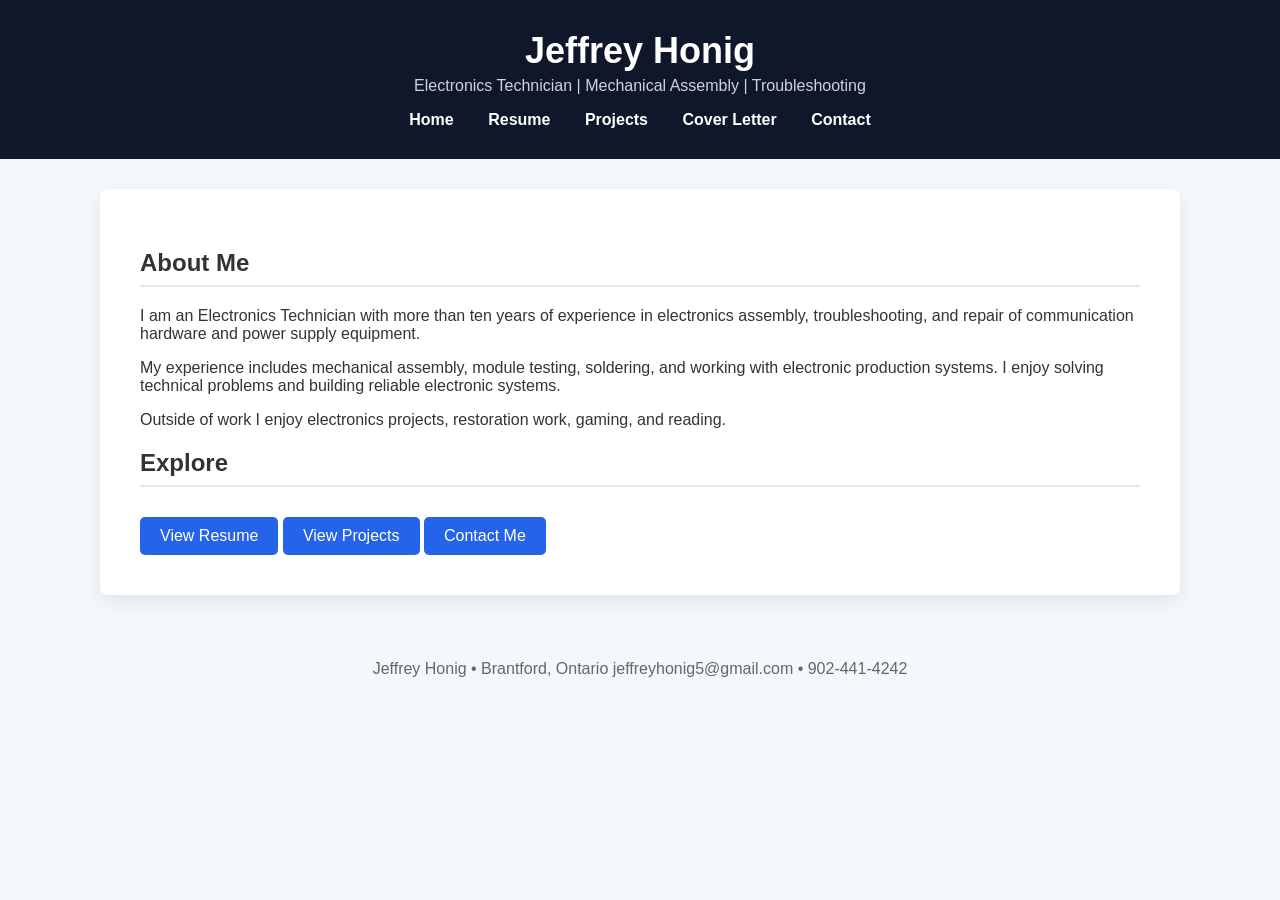
==== index.html @ 5cd07f46 "Create index.html" ====
<!DOCTYPE html>
<html>
<head>
<title>Jeffrey Honig | Electronics Technician</title>
<link rel="stylesheet" href="style.css">
</head>

<body>

<header>

<h1>Jeffrey Honig</h1>
<p>Electronics Technician | Mechanical Assembly | Troubleshooting</p>

<nav>
<a href="index.html">Home</a>
<a href="resume.html">Resume</a>
<a href="projects.html">Projects</a>
<a href="cover-letter.html">Cover Letter</a>
<a href="contact.html">Contact</a>
</nav>

</header>

<div class="container">

<h2>About Me</h2>

<p>
I am an Electronics Technician with more than ten years of experience in
electronics assembly, troubleshooting, and repair of communication hardware
and power supply equipment.
</p>

<p>
My experience includes mechanical assembly, module testing, soldering,
and working with electronic production systems. I enjoy solving technical
problems and building reliable electronic systems.
</p>

<p>
Outside of work I enjoy electronics projects, restoration work, gaming,
and reading.
</p>

<h2>Explore</h2>

<a class="button" href="resume.html">View Resume</a>
<a class="button" href="projects.html">View Projects</a>
<a class="button" href="contact.html">Contact Me</a>

</div>

<footer>

Jeffrey Honig • Brantford, Ontario  
jeffreyhonig5@gmail.com • 902-441-4242

</footer>

</body>
</html>
---- style.css ----
body{
font-family: Arial, Helvetica, sans-serif;
margin:0;
background:#f4f7fb;
color:#333;
}

header{
background:#0f172a;
color:white;
padding:30px;
text-align:center;
}

header h1{
margin:0;
font-size:36px;
}

header p{
margin-top:5px;
color:#cbd5e1;
}

nav{
margin-top:15px;
}

nav a{
color:white;
text-decoration:none;
margin:0 15px;
font-weight:bold;
}

nav a:hover{
text-decoration:underline;
}

.container{
max-width:1000px;
margin:auto;
background:white;
padding:40px;
margin-top:30px;
border-radius:8px;
box-shadow:0 6px 20px rgba(0,0,0,0.08);
}

h2{
border-bottom:2px solid #e2e8f0;
padding-bottom:8px;
}

.button{
display:inline-block;
background:#2563eb;
color:white;
padding:10px 20px;
text-decoration:none;
border-radius:5px;
margin-top:10px;
}

.button:hover{
background:#1d4ed8;
}

.grid{
display:grid;
grid-template-columns:repeat(auto-fit,minmax(250px,1fr));
gap:20px;
}

.card{
background:#f8fafc;
padding:20px;
border-radius:6px;
}

footer{
text-align:center;
padding:25px;
color:#666;
margin-top:40px;
}

@media(max-width:700px){

nav a{
display:block;
margin:10px 0;
}

.container{
padding:25px;
}

}
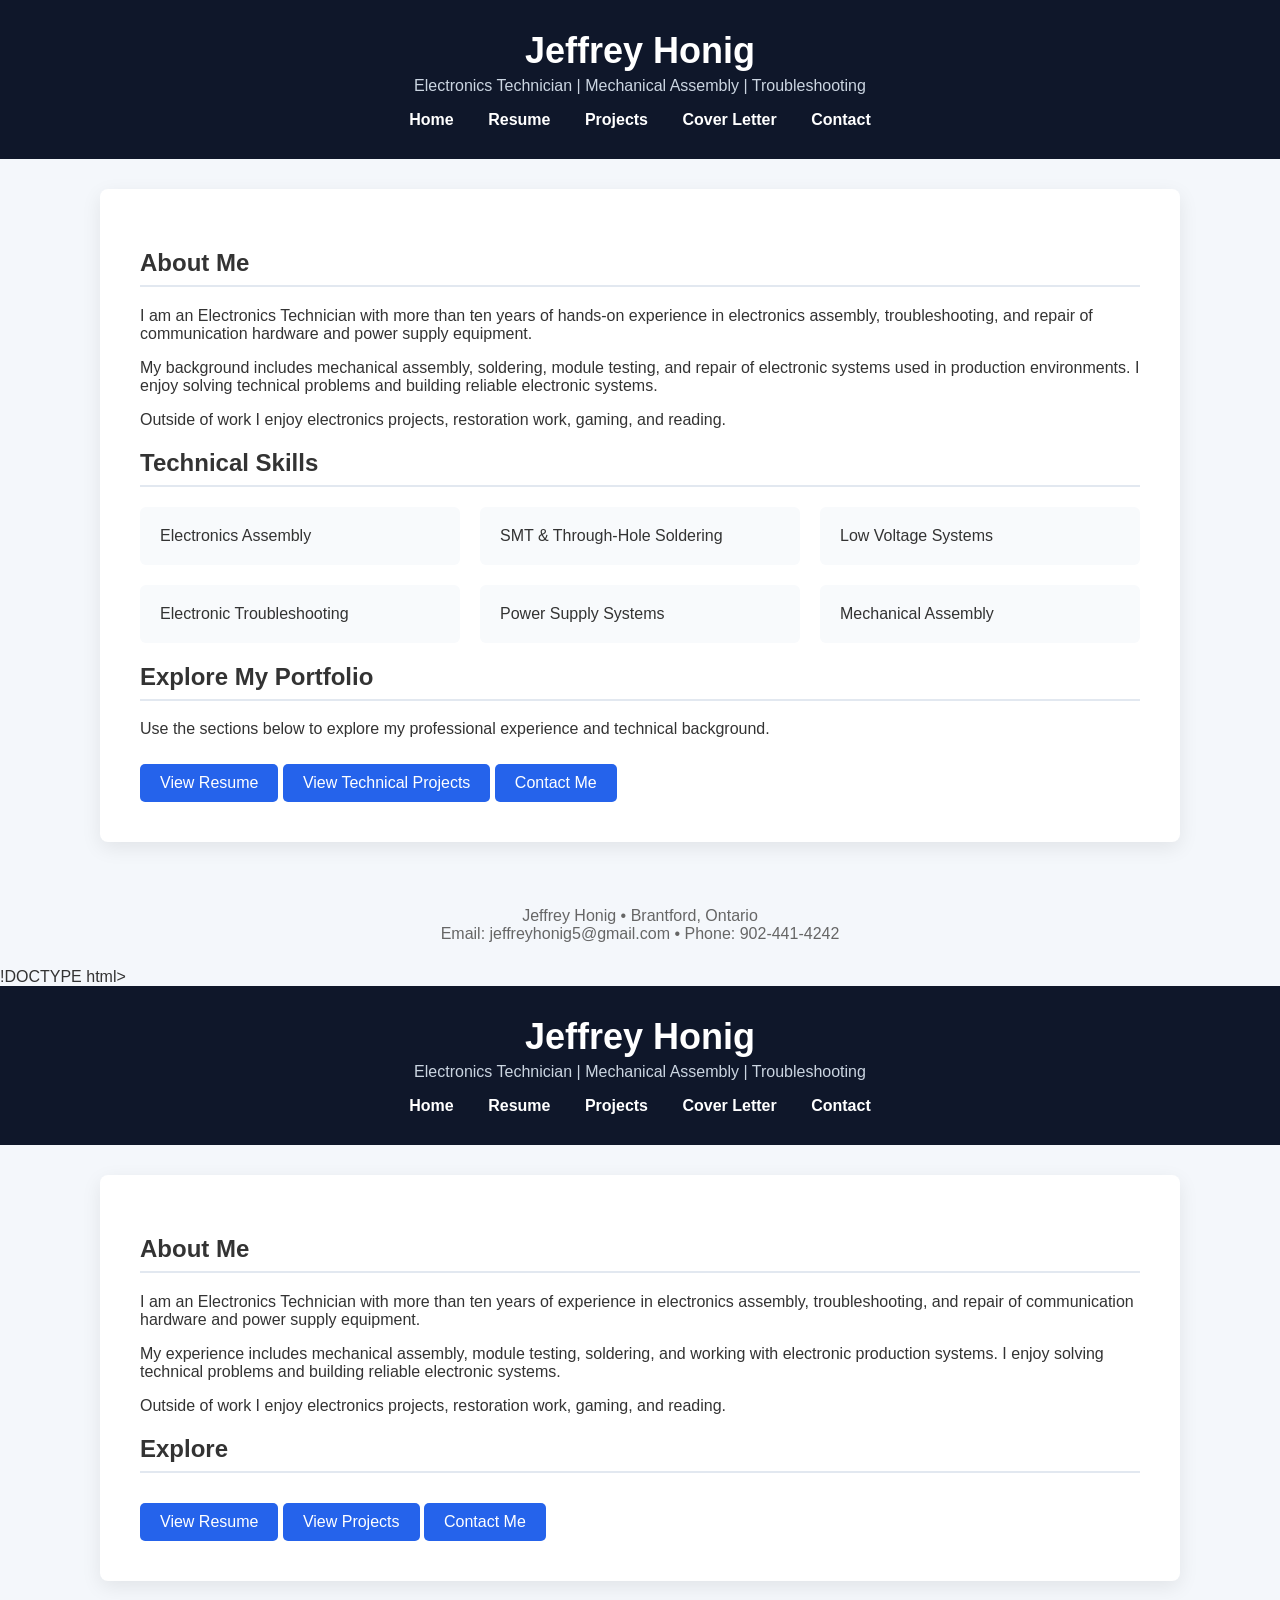
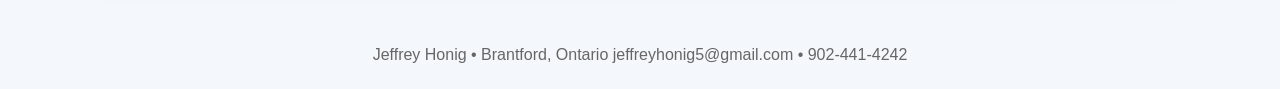
==== commit 4b65789c: "Enhance index.html with SEO and content updates Added meta tags for SEO and updated content in the A" ====
--- a/index.html
+++ b/index.html
@@ -1,4 +1,96 @@
 <!DOCTYPE html>
+<html>
+
+<head>
+
+<title>Jeffrey Honig | Electronics Technician</title>
+
+<meta name="description" content="Jeffrey Honig Electronics Technician portfolio. Experience in electronics assembly, troubleshooting, power systems, and mechanical assembly.">
+
+<meta name="keywords" content="Jeffrey Honig, electronics technician, electronics assembly, soldering, troubleshooting, power supplies, mechanical assembly">
+
+<meta name="author" content="Jeffrey Honig">
+
+<meta name="viewport" content="width=device-width, initial-scale=1.0">
+
+<link rel="stylesheet" href="style.css">
+
+</head>
+
+<body>
+
+<header>
+
+<h1>Jeffrey Honig</h1>
+<p>Electronics Technician | Mechanical Assembly | Troubleshooting</p>
+
+<nav>
+<a href="index.html">Home</a>
+<a href="resume.html">Resume</a>
+<a href="projects.html">Projects</a>
+<a href="cover-letter.html">Cover Letter</a>
+<a href="contact.html">Contact</a>
+</nav>
+
+</header>
+
+<div class="container">
+
+<h2>About Me</h2>
+
+<p>
+I am an Electronics Technician with more than ten years of hands-on experience
+in electronics assembly, troubleshooting, and repair of communication hardware
+and power supply equipment.
+</p>
+
+<p>
+My background includes mechanical assembly, soldering, module testing, and
+repair of electronic systems used in production environments. I enjoy solving
+technical problems and building reliable electronic systems.
+</p>
+
+<p>
+Outside of work I enjoy electronics projects, restoration work, gaming, and
+reading.
+</p>
+
+<h2>Technical Skills</h2>
+
+<div class="grid">
+
+<div class="card">Electronics Assembly</div>
+<div class="card">SMT & Through-Hole Soldering</div>
+<div class="card">Low Voltage Systems</div>
+<div class="card">Electronic Troubleshooting</div>
+<div class="card">Power Supply Systems</div>
+<div class="card">Mechanical Assembly</div>
+
+</div>
+
+<h2>Explore My Portfolio</h2>
+
+<p>
+Use the sections below to explore my professional experience and technical
+background.
+</p>
+
+<a class="button" href="resume.html">View Resume</a>
+<a class="button" href="projects.html">View Technical Projects</a>
+<a class="button" href="contact.html">Contact Me</a>
+
+</div>
+
+<footer>
+
+Jeffrey Honig • Brantford, Ontario<br>
+Email: jeffreyhonig5@gmail.com • Phone: 902-441-4242
+
+</footer>
+
+</body>
+
+</html>!DOCTYPE html>
 <html>
 <head>
 <title>Jeffrey Honig | Electronics Technician</title>
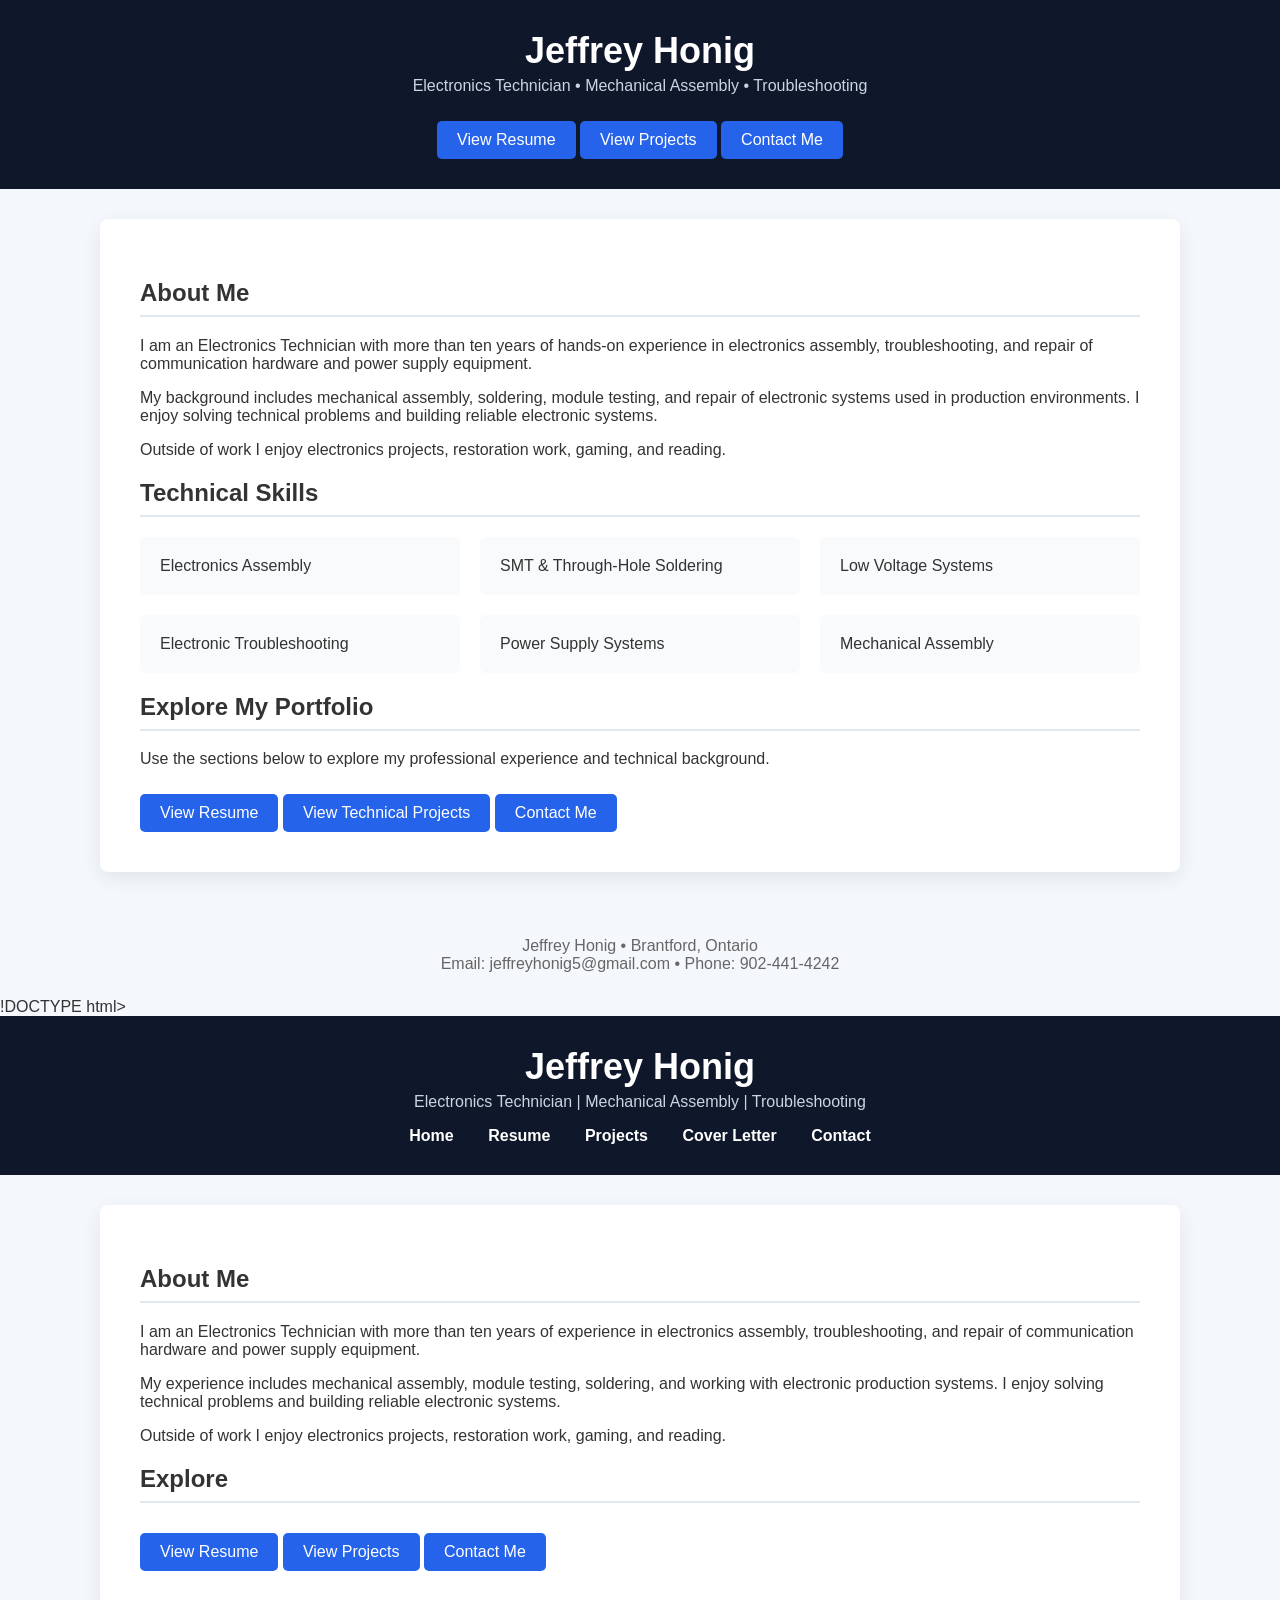
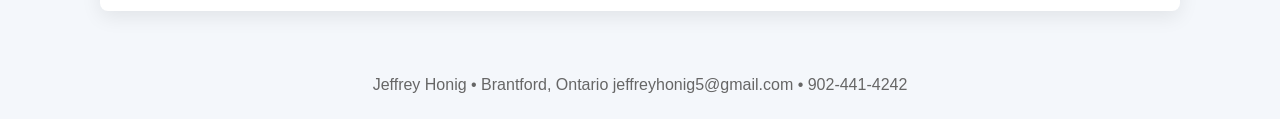
==== commit ed2e6c9e: "Enhance header with subtitle and action buttons Added a hero header with subtitle and buttons for re" ====
--- a/index.html
+++ b/index.html
@@ -19,18 +19,23 @@
 
 <body>
 
-<header>
+<header class="hero">
 
 <h1>Jeffrey Honig</h1>
-<p>Electronics Technician | Mechanical Assembly | Troubleshooting</p>
 
-<nav>
-<a href="index.html">Home</a>
-<a href="resume.html">Resume</a>
-<a href="projects.html">Projects</a>
-<a href="cover-letter.html">Cover Letter</a>
-<a href="contact.html">Contact</a>
-</nav>
+<p class="subtitle">
+Electronics Technician • Mechanical Assembly • Troubleshooting
+</p>
+
+<div class="hero-buttons">
+
+<a class="button" href="resume.html">View Resume</a>
+
+<a class="button" href="projects.html">View Projects</a>
+
+<a class="button" href="contact.html">Contact Me</a>
+
+</div>
 
 </header>
 
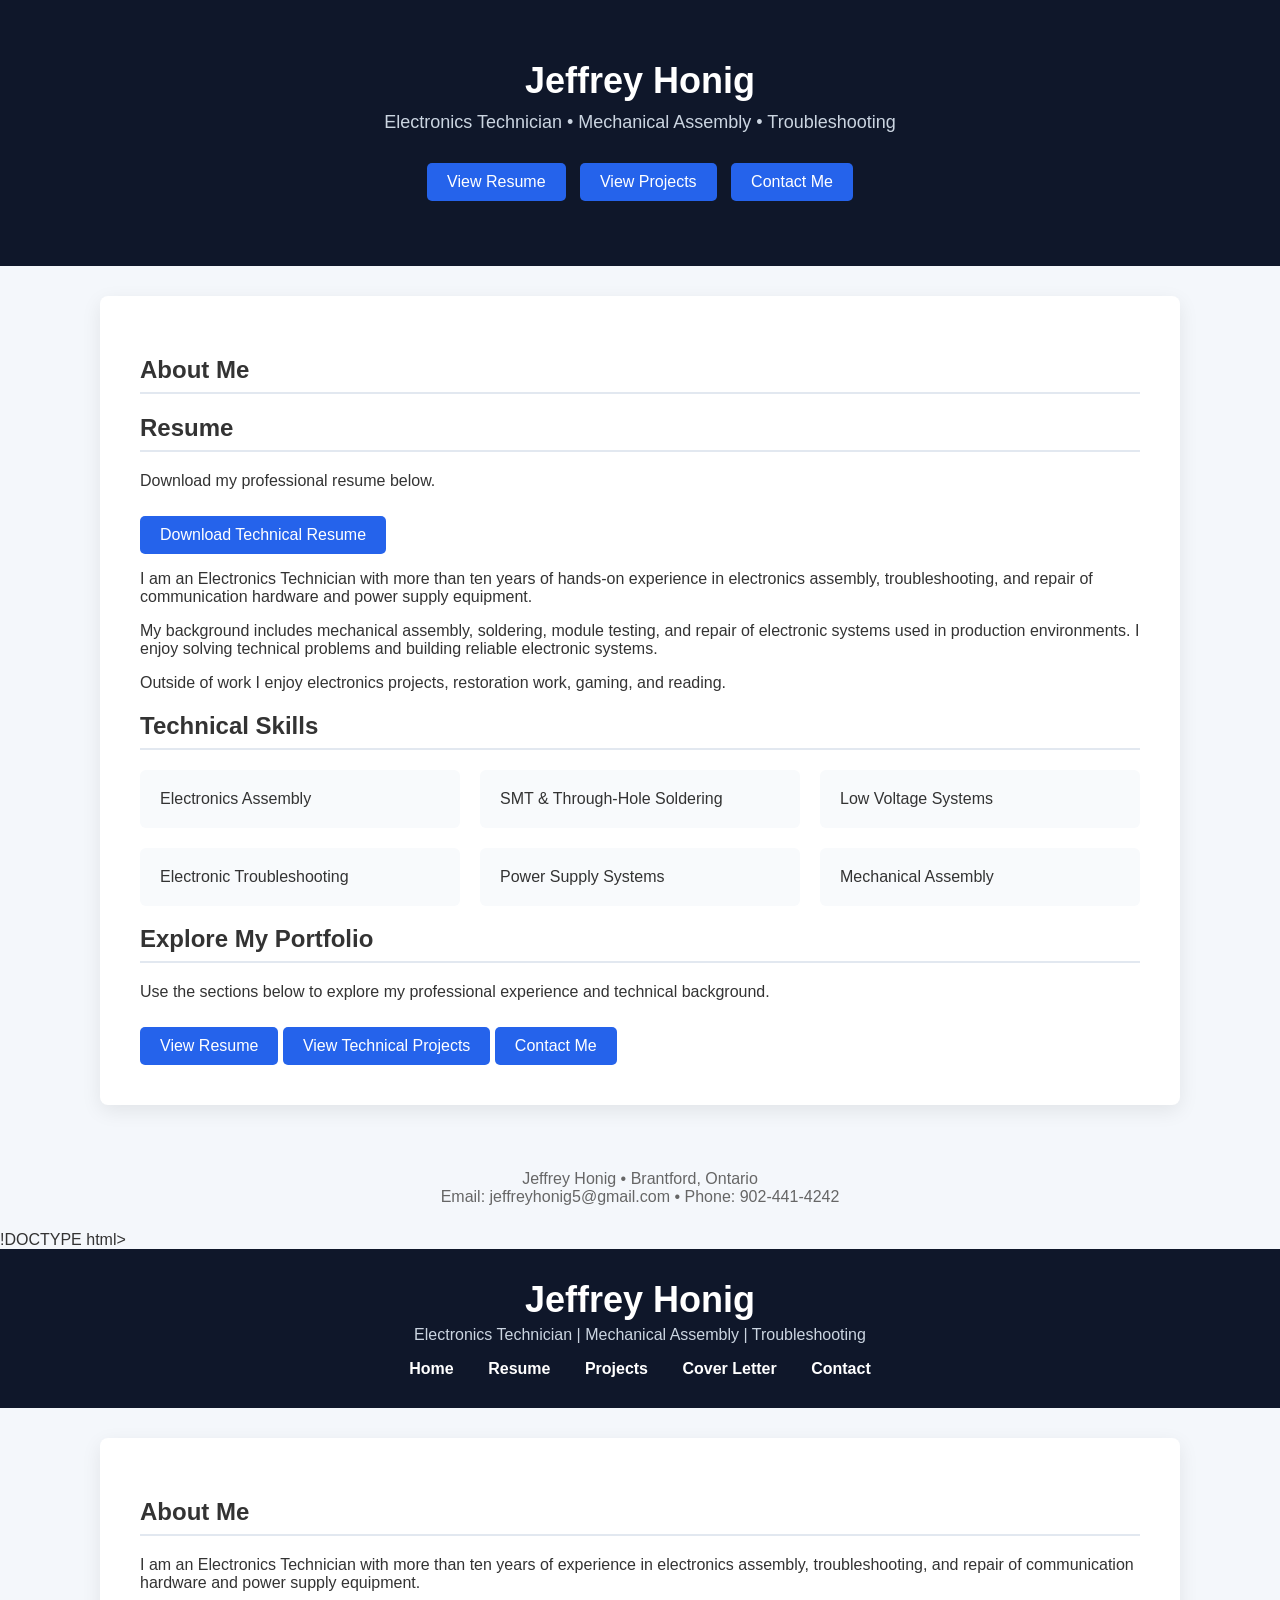
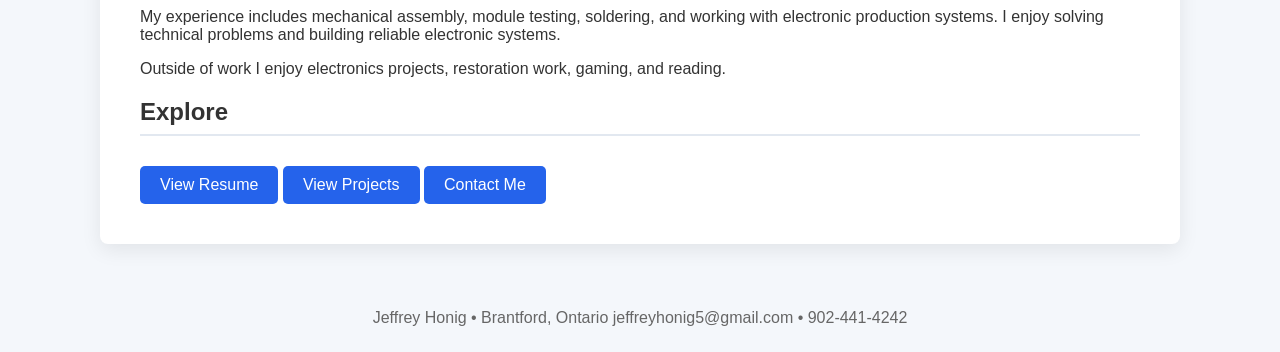
==== commit e00eb661: "Add resume section with download link Added a section for the resume with a download link." ====
--- a/index.html
+++ b/index.html
@@ -42,7 +42,15 @@
 <div class="container">
 
 <h2>About Me</h2>
+<h2>Resume</h2>
 
+<p>
+Download my professional resume below.
+</p>
+
+<a class="button" href="jeffrey-honig-technical-resume.pdf">
+Download Technical Resume
+</a>
 <p>
 I am an Electronics Technician with more than ten years of hands-on experience
 in electronics assembly, troubleshooting, and repair of communication hardware
--- a/style.css
+++ b/style.css
@@ -97,3 +97,23 @@
 }
 
 }
+.hero{
+background:#0f172a;
+color:white;
+text-align:center;
+padding:60px 20px;
+}
+
+.subtitle{
+font-size:18px;
+margin-top:10px;
+color:#cbd5e1;
+}
+
+.hero-buttons{
+margin-top:25px;
+}
+
+.hero-buttons .button{
+margin:5px;
+}
--- a/style.css
+++ b/style.css
@@ -97,3 +97,23 @@
 }
 
 }
+.hero{
+background:#0f172a;
+color:white;
+text-align:center;
+padding:60px 20px;
+}
+
+.subtitle{
+font-size:18px;
+margin-top:10px;
+color:#cbd5e1;
+}
+
+.hero-buttons{
+margin-top:25px;
+}
+
+.hero-buttons .button{
+margin:5px;
+}
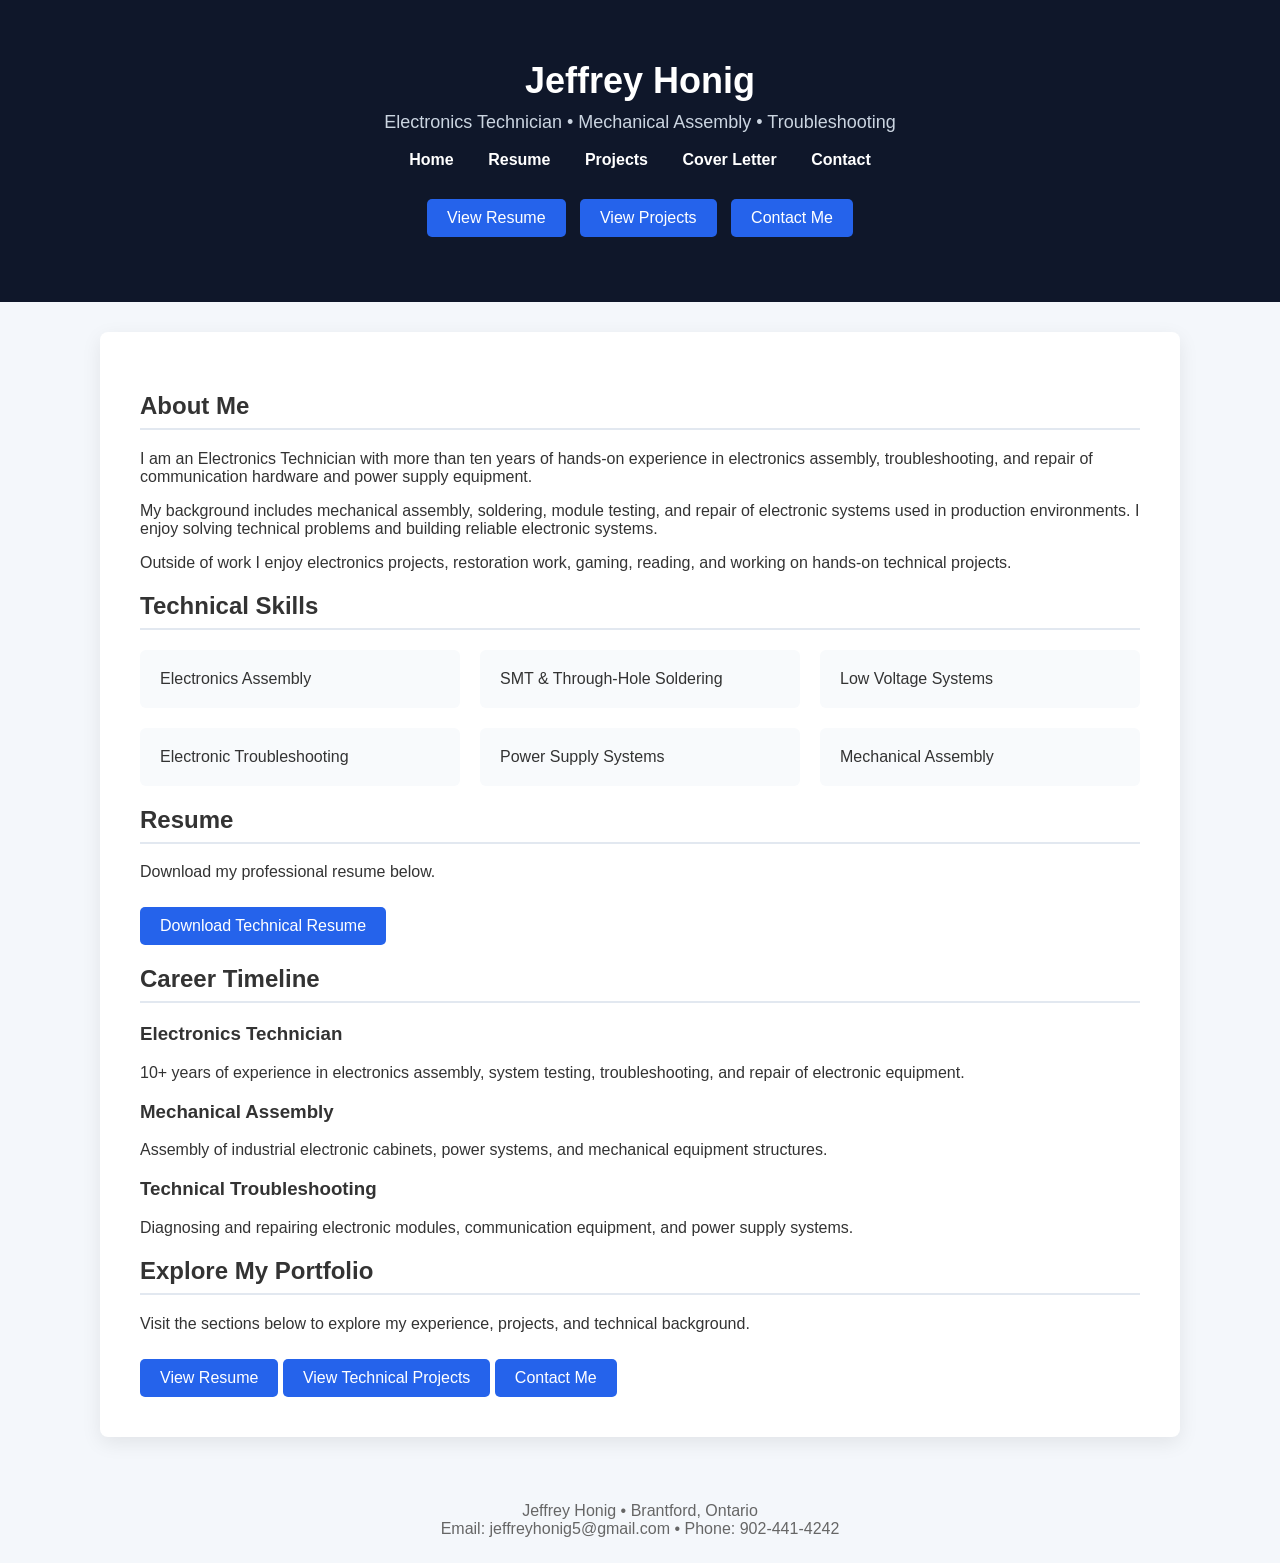
==== commit a8a6de57: "Enhance index.html with navigation and skills Updated navigation links and added technical skills se" ====
--- a/index.html
+++ b/index.html
@@ -27,6 +27,14 @@
 Electronics Technician • Mechanical Assembly • Troubleshooting
 </p>
 
+<nav>
+<a href="index.html">Home</a>
+<a href="resume.html">Resume</a>
+<a href="projects.html">Projects</a>
+<a href="cover-letter.html">Cover Letter</a>
+<a href="contact.html">Contact</a>
+</nav>
+
 <div class="hero-buttons">
 
 <a class="button" href="resume.html">View Resume</a>
@@ -42,15 +50,7 @@
 <div class="container">
 
 <h2>About Me</h2>
-<h2>Resume</h2>
 
-<p>
-Download my professional resume below.
-</p>
-
-<a class="button" href="jeffrey-honig-technical-resume.pdf">
-Download Technical Resume
-</a>
 <p>
 I am an Electronics Technician with more than ten years of hands-on experience
 in electronics assembly, troubleshooting, and repair of communication hardware
@@ -64,32 +64,94 @@
 </p>
 
 <p>
-Outside of work I enjoy electronics projects, restoration work, gaming, and
-reading.
+Outside of work I enjoy electronics projects, restoration work, gaming,
+reading, and working on hands-on technical projects.
 </p>
+
 
 <h2>Technical Skills</h2>
 
 <div class="grid">
 
 <div class="card">Electronics Assembly</div>
+
 <div class="card">SMT & Through-Hole Soldering</div>
+
 <div class="card">Low Voltage Systems</div>
+
 <div class="card">Electronic Troubleshooting</div>
+
 <div class="card">Power Supply Systems</div>
+
 <div class="card">Mechanical Assembly</div>
 
 </div>
 
+
+<h2>Resume</h2>
+
+<p>
+Download my professional resume below.
+</p>
+
+<a class="button" href="jeffrey-honig-technical-resume.pdf">
+Download Technical Resume
+</a>
+
+
+<h2>Career Timeline</h2>
+
+<div class="timeline">
+
+<div class="timeline-item">
+
+<h3>Electronics Technician</h3>
+
+<p>
+10+ years of experience in electronics assembly, system testing,
+troubleshooting, and repair of electronic equipment.
+</p>
+
+</div>
+
+
+<div class="timeline-item">
+
+<h3>Mechanical Assembly</h3>
+
+<p>
+Assembly of industrial electronic cabinets, power systems,
+and mechanical equipment structures.
+</p>
+
+</div>
+
+
+<div class="timeline-item">
+
+<h3>Technical Troubleshooting</h3>
+
+<p>
+Diagnosing and repairing electronic modules, communication
+equipment, and power supply systems.
+</p>
+
+</div>
+
+</div>
+
+
 <h2>Explore My Portfolio</h2>
 
 <p>
-Use the sections below to explore my professional experience and technical
-background.
+Visit the sections below to explore my experience, projects,
+and technical background.
 </p>
 
 <a class="button" href="resume.html">View Resume</a>
+
 <a class="button" href="projects.html">View Technical Projects</a>
+
 <a class="button" href="contact.html">Contact Me</a>
 
 </div>
@@ -97,71 +159,11 @@
 <footer>
 
 Jeffrey Honig • Brantford, Ontario<br>
+
 Email: jeffreyhonig5@gmail.com • Phone: 902-441-4242
 
 </footer>
 
 </body>
 
-</html>!DOCTYPE html>
-<html>
-<head>
-<title>Jeffrey Honig | Electronics Technician</title>
-<link rel="stylesheet" href="style.css">
-</head>
-
-<body>
-
-<header>
-
-<h1>Jeffrey Honig</h1>
-<p>Electronics Technician | Mechanical Assembly | Troubleshooting</p>
-
-<nav>
-<a href="index.html">Home</a>
-<a href="resume.html">Resume</a>
-<a href="projects.html">Projects</a>
-<a href="cover-letter.html">Cover Letter</a>
-<a href="contact.html">Contact</a>
-</nav>
-
-</header>
-
-<div class="container">
-
-<h2>About Me</h2>
-
-<p>
-I am an Electronics Technician with more than ten years of experience in
-electronics assembly, troubleshooting, and repair of communication hardware
-and power supply equipment.
-</p>
-
-<p>
-My experience includes mechanical assembly, module testing, soldering,
-and working with electronic production systems. I enjoy solving technical
-problems and building reliable electronic systems.
-</p>
-
-<p>
-Outside of work I enjoy electronics projects, restoration work, gaming,
-and reading.
-</p>
-
-<h2>Explore</h2>
-
-<a class="button" href="resume.html">View Resume</a>
-<a class="button" href="projects.html">View Projects</a>
-<a class="button" href="contact.html">Contact Me</a>
-
-</div>
-
-<footer>
-
-Jeffrey Honig • Brantford, Ontario  
-jeffreyhonig5@gmail.com • 902-441-4242
-
-</footer>
-
-</body>
 </html>
